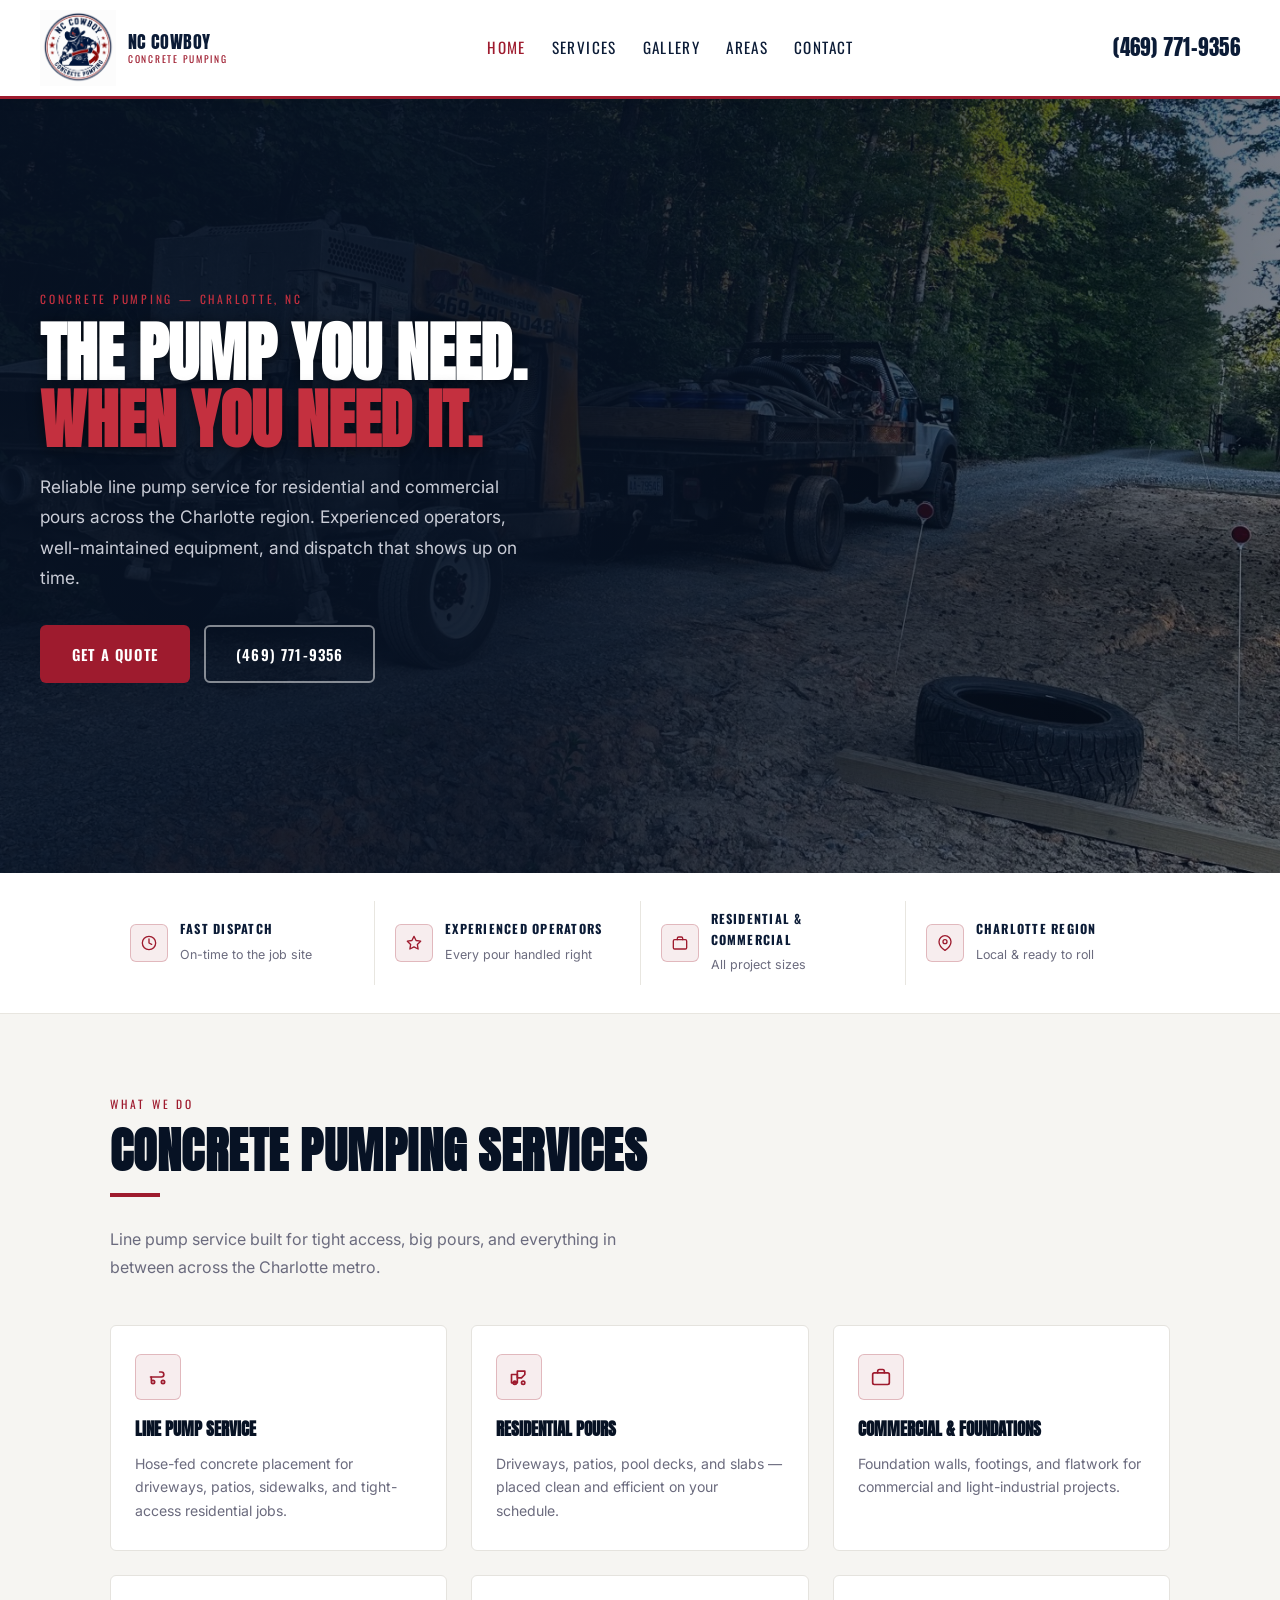
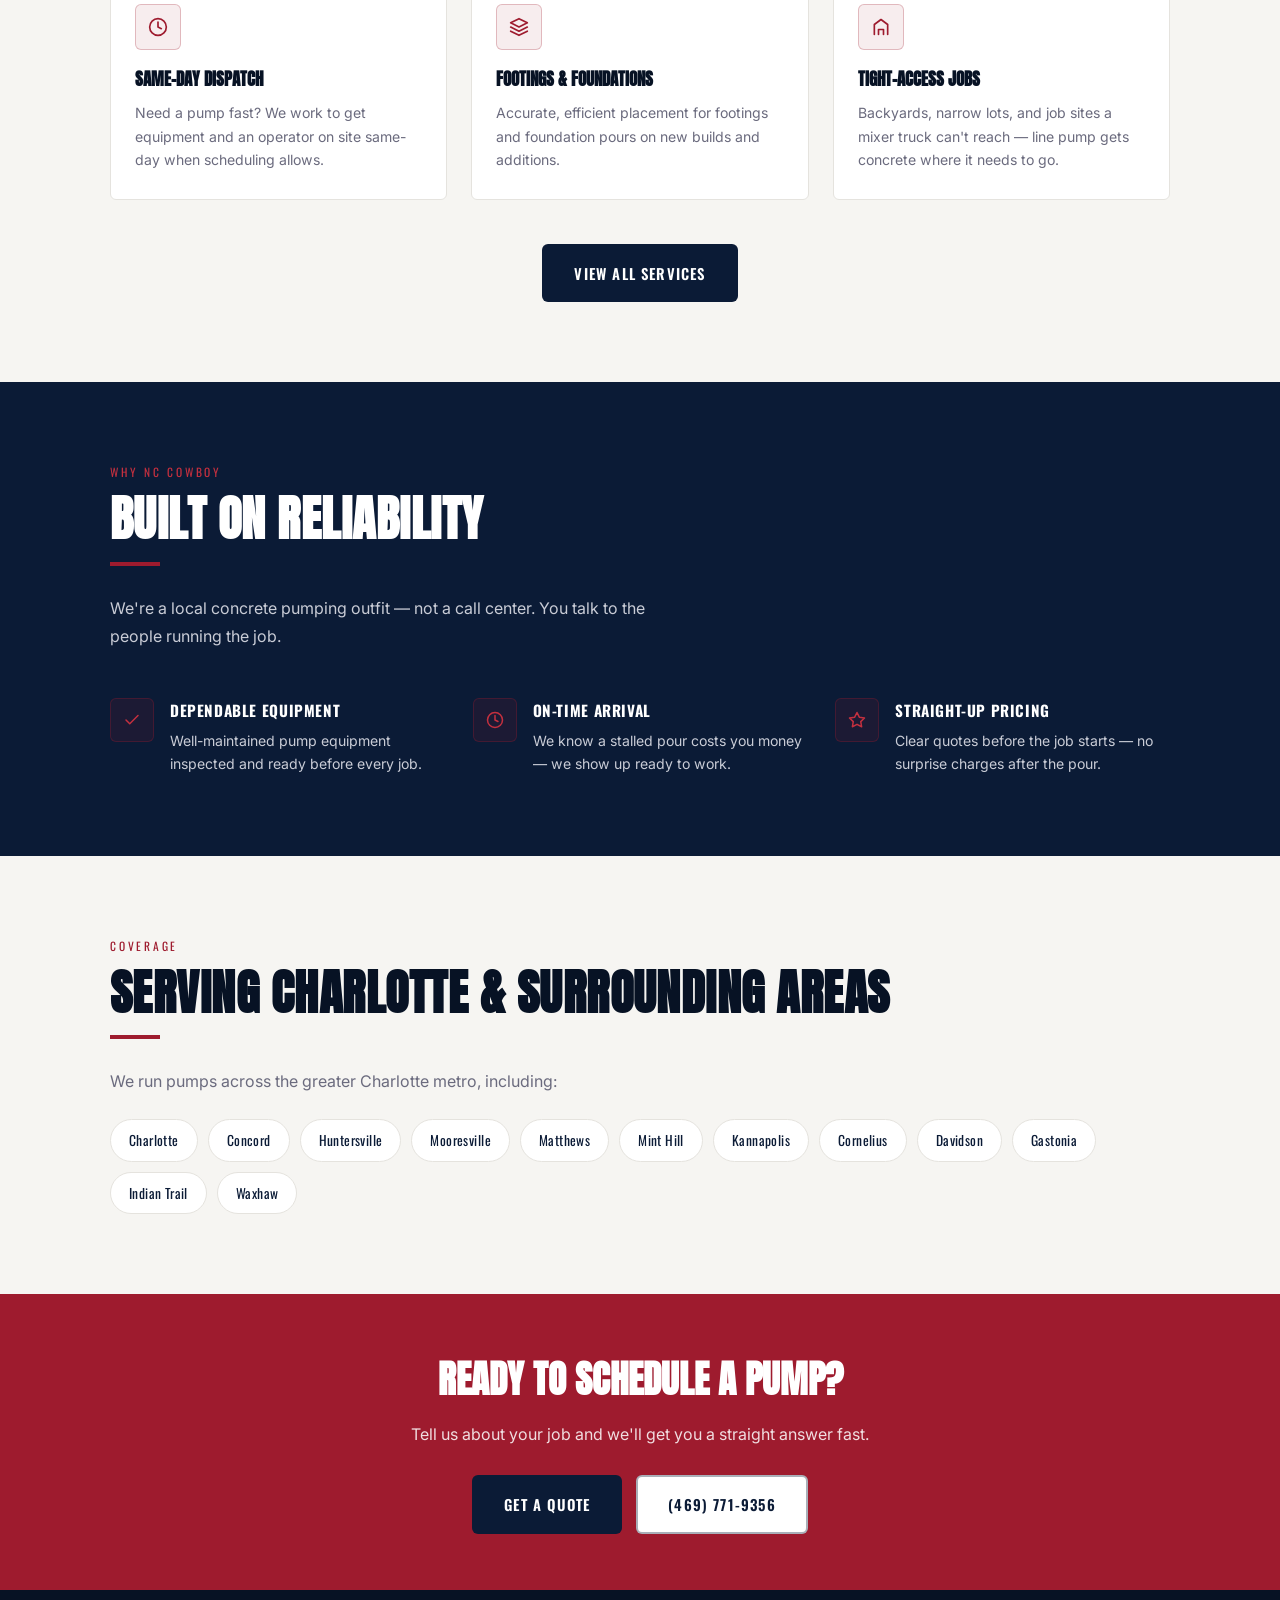
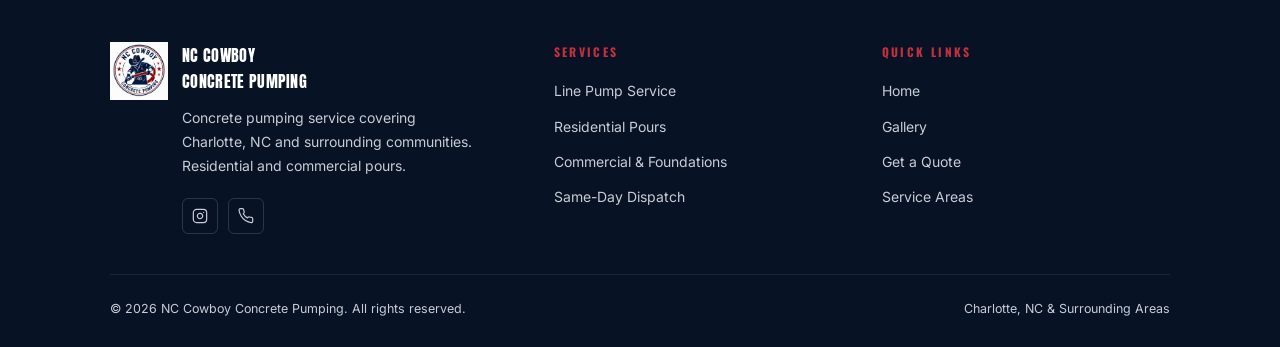
==== index.html @ a2e32658 "Initial build: NC Cowboy Concrete Pumping site Homepage, services, gallery, contact, and thank-you p" ====
<!DOCTYPE html>
<html lang="en">
<head>
  <meta charset="UTF-8" />
  <meta name="viewport" content="width=device-width, initial-scale=1.0" />
  <title>NC Cowboy Concrete Pumping | Charlotte, NC</title>
  <meta name="description" content="NC Cowboy Concrete Pumping — reliable concrete pumping service in Charlotte, NC and surrounding areas. Residential and commercial pours, same-day dispatch. Call (469) 771-9356." />

  <script type="application/ld+json">
  {
    "@context": "https://schema.org",
    "@type": "LocalBusiness",
    "name": "NC Cowboy Concrete Pumping",
    "telephone": "+14697719356",
    "address": {
      "@type": "PostalAddress",
      "addressLocality": "Charlotte",
      "addressRegion": "NC",
      "addressCountry": "US"
    },
    "sameAs": ["https://www.instagram.com/nccowboyconcrete/"]
  }
  </script>

  <link rel="preconnect" href="https://fonts.googleapis.com" />
  <link rel="preconnect" href="https://fonts.gstatic.com" crossorigin />
  <link href="https://fonts.googleapis.com/css2?family=Anton&family=Oswald:wght@500;600&family=Inter:wght@400;500;600&display=swap" rel="stylesheet" />
  <link rel="stylesheet" href="style.css" />

  <style>
    .hero {
      position: relative;
      min-height: 86vh;
      display: flex;
      align-items: center;
      overflow: hidden;
      background-image: url('pump-truck.jpg');
      background-size: cover;
      background-position: center 60%;
    }
    .hero-overlay {
      position: absolute; inset: 0;
      background: linear-gradient(to right, rgba(7,18,36,.92) 40%, rgba(7,18,36,.55) 100%);
    }
    .hero-inner { position: relative; z-index: 1; padding: 80px 40px; max-width: 1400px; margin: 0 auto; width: 100%; }
    .hero-content { max-width: 560px; }
    .hero h1 {
      font-family: var(--f-head);
      font-size: clamp(2.4rem, 5vw, 4.2rem);
      text-transform: uppercase;
      color: var(--white);
      line-height: 1.05;
      margin-bottom: 18px;
      text-shadow: 0 2px 14px rgba(0,0,0,.5);
    }
    .hero h1 span { color: var(--red-lt); }
    .hero p { font-size: 1.08rem; color: var(--gray-lt); line-height: 1.75; margin-bottom: 32px; max-width: 480px; }
    .hero-ctas { display: flex; gap: 14px; flex-wrap: wrap; }

    .services-grid { display: grid; grid-template-columns: repeat(3, 1fr); gap: 24px; margin-top: 44px; }
    .svc-tile {
      background: var(--white);
      border: 1px solid #e5e3de;
      border-radius: var(--radius);
      padding: 28px 24px;
      transition: var(--ease);
    }
    .svc-tile:hover { box-shadow: 0 14px 40px rgba(0,0,0,.1); transform: translateY(-3px); border-color: var(--red); }
    .svc-tile-icon {
      width: 46px; height: 46px;
      background: rgba(158,27,46,.08);
      border: 1px solid rgba(158,27,46,.25);
      border-radius: var(--radius);
      display: flex; align-items: center; justify-content: center;
      margin-bottom: 16px;
    }
    .svc-tile h3 { font-family: var(--f-head); font-size: 1.05rem; text-transform: uppercase; margin-bottom: 8px; }
    .svc-tile p { font-size: .88rem; color: var(--gray); line-height: 1.65; }

    .why-grid { display: grid; grid-template-columns: repeat(3, 1fr); gap: 28px; margin-top: 48px; }
    .why-item { display: flex; gap: 16px; align-items: flex-start; }
    .why-icon {
      width: 44px; height: 44px; flex-shrink: 0;
      background: rgba(158,27,46,.12);
      border: 1px solid rgba(158,27,46,.3);
      border-radius: var(--radius);
      display: flex; align-items: center; justify-content: center;
    }
    .why-item h3 { font-family: var(--f-label); font-size: .95rem; letter-spacing: .04em; text-transform: uppercase; color: var(--white); margin-bottom: 6px; }
    .why-item p { font-size: .88rem; color: var(--gray-lt); line-height: 1.65; }

    @media (max-width: 860px) {
      .services-grid { grid-template-columns: 1fr 1fr; }
      .why-grid { grid-template-columns: 1fr; }
    }
    @media (max-width: 640px) {
      .services-grid { grid-template-columns: 1fr; }
      .hero-content { max-width: 100%; }
    }
  </style>
</head>
<body>

<header class="site-header">
  <div class="header-inner">
    <a href="index.html" class="brand">
      <img src="logo.png" alt="NC Cowboy Concrete Pumping" class="brand-logo" />
      <span class="brand-text">NC Cowboy<span>Concrete Pumping</span></span>
    </a>
    <nav class="header-nav">
      <a href="index.html" class="active">Home</a>
      <a href="services.html">Services</a>
      <a href="gallery.html">Gallery</a>
      <a href="index.html#areas">Areas</a>
      <a href="contact.html">Contact</a>
    </nav>
    <a href="tel:4697719356" class="header-phone">(469) 771-9356</a>
    <button class="nav-toggle" aria-label="Toggle menu" aria-expanded="false"><span></span><span></span><span></span></button>
  </div>
</header>


<section class="hero">
  <div class="hero-overlay"></div>
  <div class="hero-inner">
    <div class="hero-content">
      <span class="eyebrow">Concrete Pumping — Charlotte, NC</span>
      <h1>The Pump You Need. <span>When You Need It.</span></h1>
      <p>Reliable line pump service for residential and commercial pours across the Charlotte region. Experienced operators, well-maintained equipment, and dispatch that shows up on time.</p>
      <div class="hero-ctas">
        <a href="contact.html" class="btn btn-red">Get a Quote</a>
        <a href="tel:4697719356" class="btn btn-ghost">(469) 771-9356</a>
      </div>
    </div>
  </div>
</section>


<div class="trust-bar">
  <div class="wrap">
    <div class="trust-bar-inner">

      <div class="trust-point">
        <div class="trust-icon">
          <svg width="16" height="16" viewBox="0 0 24 24" fill="none" stroke="var(--red)" stroke-width="2" stroke-linecap="round" stroke-linejoin="round"><circle cx="12" cy="12" r="10"/><polyline points="12 6 12 12 16 14"/></svg>
        </div>
        <div class="trust-text">
          <strong>Fast Dispatch</strong>
          <span>On-time to the job site</span>
        </div>
      </div>

      <div class="trust-point">
        <div class="trust-icon">
          <svg width="16" height="16" viewBox="0 0 24 24" fill="none" stroke="var(--red)" stroke-width="2" stroke-linecap="round" stroke-linejoin="round"><path d="M12 2l3.09 6.26L22 9.27l-5 4.87 1.18 6.88L12 17.77l-6.18 3.25L7 14.14 2 9.27l6.91-1.01L12 2z"/></svg>
        </div>
        <div class="trust-text">
          <strong>Experienced Operators</strong>
          <span>Every pour handled right</span>
        </div>
      </div>

      <div class="trust-point">
        <div class="trust-icon">
          <svg width="16" height="16" viewBox="0 0 24 24" fill="none" stroke="var(--red)" stroke-width="2" stroke-linecap="round" stroke-linejoin="round"><rect x="2" y="7" width="20" height="14" rx="2"/><path d="M16 7V5a2 2 0 0 0-2-2h-4a2 2 0 0 0-2 2v2"/></svg>
        </div>
        <div class="trust-text">
          <strong>Residential &amp; Commercial</strong>
          <span>All project sizes</span>
        </div>
      </div>

      <div class="trust-point">
        <div class="trust-icon">
          <svg width="16" height="16" viewBox="0 0 24 24" fill="none" stroke="var(--red)" stroke-width="2" stroke-linecap="round" stroke-linejoin="round"><path d="M21 10c0 7-9 13-9 13s-9-6-9-13a9 9 0 0 1 18 0z"/><circle cx="12" cy="10" r="3"/></svg>
        </div>
        <div class="trust-text">
          <strong>Charlotte Region</strong>
          <span>Local &amp; ready to roll</span>
        </div>
      </div>

    </div>
  </div>
</div>


<section class="sec sec--off" id="services">
  <div class="wrap">
    <span class="eyebrow eyebrow--dark">What We Do</span>
    <h2 class="sec-title">Concrete Pumping Services</h2>
    <div class="rule"></div>
    <p class="sec-sub">Line pump service built for tight access, big pours, and everything in between across the Charlotte metro.</p>

    <div class="services-grid">

      <div class="svc-tile">
        <div class="svc-tile-icon">
          <svg width="20" height="20" viewBox="0 0 24 24" fill="none" stroke="var(--red)" stroke-width="2" stroke-linecap="round" stroke-linejoin="round"><path d="M3 12h13a3 3 0 0 0 0-6h-2"/><circle cx="6" cy="18" r="2"/><circle cx="18" cy="18" r="2"/><path d="M4 12v4"/></svg>
        </div>
        <h3>Line Pump Service</h3>
        <p>Hose-fed concrete placement for driveways, patios, sidewalks, and tight-access residential jobs.</p>
      </div>

      <div class="svc-tile">
        <div class="svc-tile-icon">
          <svg width="20" height="20" viewBox="0 0 24 24" fill="none" stroke="var(--red)" stroke-width="2" stroke-linecap="round" stroke-linejoin="round"><rect x="3" y="9" width="7" height="10"/><path d="M10 13h5l4-4V5h-9z"/><circle cx="7" cy="19" r="2"/><circle cx="17" cy="19" r="2"/></svg>
        </div>
        <h3>Residential Pours</h3>
        <p>Driveways, patios, pool decks, and slabs — placed clean and efficient on your schedule.</p>
      </div>

      <div class="svc-tile">
        <div class="svc-tile-icon">
          <svg width="20" height="20" viewBox="0 0 24 24" fill="none" stroke="var(--red)" stroke-width="2" stroke-linecap="round" stroke-linejoin="round"><rect x="2" y="7" width="20" height="14" rx="2"/><path d="M16 7V5a2 2 0 0 0-2-2h-4a2 2 0 0 0-2 2v2"/></svg>
        </div>
        <h3>Commercial &amp; Foundations</h3>
        <p>Foundation walls, footings, and flatwork for commercial and light-industrial projects.</p>
      </div>

      <div class="svc-tile">
        <div class="svc-tile-icon">
          <svg width="20" height="20" viewBox="0 0 24 24" fill="none" stroke="var(--red)" stroke-width="2" stroke-linecap="round" stroke-linejoin="round"><circle cx="12" cy="12" r="10"/><polyline points="12 6 12 12 16 14"/></svg>
        </div>
        <h3>Same-Day Dispatch</h3>
        <p>Need a pump fast? We work to get equipment and an operator on site same-day when scheduling allows.</p>
      </div>

      <div class="svc-tile">
        <div class="svc-tile-icon">
          <svg width="20" height="20" viewBox="0 0 24 24" fill="none" stroke="var(--red)" stroke-width="2" stroke-linecap="round" stroke-linejoin="round"><path d="M12 2 2 7l10 5 10-5-10-5z"/><path d="M2 17l10 5 10-5"/><path d="M2 12l10 5 10-5"/></svg>
        </div>
        <h3>Footings &amp; Foundations</h3>
        <p>Accurate, efficient placement for footings and foundation pours on new builds and additions.</p>
      </div>

      <div class="svc-tile">
        <div class="svc-tile-icon">
          <svg width="20" height="20" viewBox="0 0 24 24" fill="none" stroke="var(--red)" stroke-width="2" stroke-linecap="round" stroke-linejoin="round"><path d="M4 21V9l8-6 8 6v12"/><path d="M9 21v-6h6v6"/></svg>
        </div>
        <h3>Tight-Access Jobs</h3>
        <p>Backyards, narrow lots, and job sites a mixer truck can't reach — line pump gets concrete where it needs to go.</p>
      </div>

    </div>

    <div style="text-align:center;margin-top:44px;">
      <a href="services.html" class="btn btn-navy">View All Services</a>
    </div>
  </div>
</section>


<section class="sec sec--navy">
  <div class="wrap">
    <span class="eyebrow">Why NC Cowboy</span>
    <h2 class="sec-title" style="color:var(--white);">Built On Reliability</h2>
    <div class="rule"></div>
    <p class="sec-sub sec-sub--lt">We're a local concrete pumping outfit — not a call center. You talk to the people running the job.</p>

    <div class="why-grid">
      <div class="why-item">
        <div class="why-icon">
          <svg width="18" height="18" viewBox="0 0 24 24" fill="none" stroke="var(--red-lt)" stroke-width="2" stroke-linecap="round" stroke-linejoin="round"><polyline points="20 6 9 17 4 12"/></svg>
        </div>
        <div>
          <h3>Dependable Equipment</h3>
          <p>Well-maintained pump equipment inspected and ready before every job.</p>
        </div>
      </div>
      <div class="why-item">
        <div class="why-icon">
          <svg width="18" height="18" viewBox="0 0 24 24" fill="none" stroke="var(--red-lt)" stroke-width="2" stroke-linecap="round" stroke-linejoin="round"><circle cx="12" cy="12" r="10"/><polyline points="12 6 12 12 16 14"/></svg>
        </div>
        <div>
          <h3>On-Time Arrival</h3>
          <p>We know a stalled pour costs you money — we show up ready to work.</p>
        </div>
      </div>
      <div class="why-item">
        <div class="why-icon">
          <svg width="18" height="18" viewBox="0 0 24 24" fill="none" stroke="var(--red-lt)" stroke-width="2" stroke-linecap="round" stroke-linejoin="round"><path d="M12 2l3.09 6.26L22 9.27l-5 4.87 1.18 6.88L12 17.77l-6.18 3.25L7 14.14 2 9.27l6.91-1.01L12 2z"/></svg>
        </div>
        <div>
          <h3>Straight-Up Pricing</h3>
          <p>Clear quotes before the job starts — no surprise charges after the pour.</p>
        </div>
      </div>
    </div>
  </div>
</section>


<section class="sec sec--off" id="areas">
  <div class="wrap">
    <span class="eyebrow eyebrow--dark">Coverage</span>
    <h2 class="sec-title">Serving Charlotte &amp; Surrounding Areas</h2>
    <div class="rule"></div>
    <p class="sec-sub">We run pumps across the greater Charlotte metro, including:</p>
    <div class="area-chips">
      <span class="chip">Charlotte</span>
      <span class="chip">Concord</span>
      <span class="chip">Huntersville</span>
      <span class="chip">Mooresville</span>
      <span class="chip">Matthews</span>
      <span class="chip">Mint Hill</span>
      <span class="chip">Kannapolis</span>
      <span class="chip">Cornelius</span>
      <span class="chip">Davidson</span>
      <span class="chip">Gastonia</span>
      <span class="chip">Indian Trail</span>
      <span class="chip">Waxhaw</span>
    </div>
  </div>
</section>


<section class="cta-band">
  <div class="wrap">
    <h2>Ready to Schedule a Pump?</h2>
    <p>Tell us about your job and we'll get you a straight answer fast.</p>
    <div style="display:flex;gap:14px;justify-content:center;flex-wrap:wrap;">
      <a href="contact.html" class="btn btn-navy">Get a Quote</a>
      <a href="tel:4697719356" class="btn btn-outline-navy" style="background:var(--white);">(469) 771-9356</a>
    </div>
  </div>
</section>


<footer class="site-footer">
  <div class="wrap">
    <div class="footer-inner">
      <div class="footer-brand">
        <img src="logo.png" alt="NC Cowboy Concrete Pumping" />
        <div>
          <div class="footer-brand-text">NC Cowboy<br>Concrete Pumping</div>
          <p>Concrete pumping service covering Charlotte, NC and surrounding communities. Residential and commercial pours.</p>
          <div class="footer-social">
            <a href="https://www.instagram.com/nccowboyconcrete/" target="_blank" title="Instagram">
              <svg width="16" height="16" viewBox="0 0 24 24" fill="none" stroke="currentColor" stroke-width="1.8" stroke-linecap="round" stroke-linejoin="round"><rect x="2" y="2" width="20" height="20" rx="5" ry="5"/><path d="M16 11.37A4 4 0 1 1 12.63 8 4 4 0 0 1 16 11.37z"/><line x1="17.5" y1="6.5" x2="17.51" y2="6.5"/></svg>
            </a>
            <a href="tel:4697719356" title="Call Us">
              <svg width="16" height="16" viewBox="0 0 24 24" fill="none" stroke="currentColor" stroke-width="1.8" stroke-linecap="round" stroke-linejoin="round"><path d="M22 16.92v3a2 2 0 0 1-2.18 2 19.79 19.79 0 0 1-8.63-3.07A19.5 19.5 0 0 1 4.69 12 19.79 19.79 0 0 1 1.6 3.37 2 2 0 0 1 3.55 1h3a2 2 0 0 1 2 1.72c.127.96.361 1.903.7 2.81a2 2 0 0 1-.45 2.11L7.91 8.54a16 16 0 0 0 6.29 6.29l.91-.9a2 2 0 0 1 2.11-.45c.907.339 1.85.573 2.81.7A2 2 0 0 1 22 16.92z"/></svg>
            </a>
          </div>
        </div>
      </div>
      <div class="footer-col">
        <h4>Services</h4>
        <ul>
          <li><a href="services.html#line-pump">Line Pump Service</a></li>
          <li><a href="services.html#residential">Residential Pours</a></li>
          <li><a href="services.html#commercial">Commercial &amp; Foundations</a></li>
          <li><a href="services.html#dispatch">Same-Day Dispatch</a></li>
        </ul>
      </div>
      <div class="footer-col">
        <h4>Quick Links</h4>
        <ul>
          <li><a href="index.html">Home</a></li>
          <li><a href="gallery.html">Gallery</a></li>
          <li><a href="contact.html">Get a Quote</a></li>
          <li><a href="index.html#areas">Service Areas</a></li>
        </ul>
      </div>
    </div>
    <div class="footer-bottom">
      <span>&copy; 2026 NC Cowboy Concrete Pumping. All rights reserved.</span>
      <span>Charlotte, NC &amp; Surrounding Areas</span>
    </div>
  </div>
</footer>

<a href="tel:4697719356" class="btn btn-red float-call">Call for a Quote</a>

<script src="script.js"></script>
</body>
</html>
---- style.css ----
/* ── Tokens ── */
:root {
  --navy:    #0B1B36;
  --navy-dk: #071224;
  --navy-lt: #16294F;
  --red:     #9E1B2E;
  --red-lt:  #C4303F;
  --gray:    #6b6b7e;
  --gray-lt: #c9ccd6;
  --off:     #f6f5f2;
  --white:   #ffffff;
  --radius:  6px;
  --ease:    all .25s ease;

  --f-head:  'Anton', 'Oswald', 'Arial Narrow', sans-serif;
  --f-sans:  'Inter', system-ui, sans-serif;
  --f-label: 'Oswald', 'Arial Narrow', sans-serif;
}

/* ── Reset ── */
*, *::before, *::after { box-sizing: border-box; margin: 0; padding: 0; }
html { scroll-behavior: smooth; }
body { font-family: var(--f-sans); color: var(--navy-dk); background: var(--white); line-height: 1.65; overflow-x: hidden; }
img { max-width: 100%; display: block; }
a { color: inherit; text-decoration: none; }

/* ── Shared ── */
.wrap { max-width: 1100px; margin: 0 auto; padding: 0 20px; }
.sec  { padding: 80px 0; }
.sec--navy { background: var(--navy); color: var(--white); }
.sec--dark { background: var(--navy-dk); color: var(--white); }
.sec--off  { background: var(--off); }

.eyebrow {
  display: block;
  font-family: var(--f-label);
  font-size: .72rem;
  letter-spacing: .24em;
  text-transform: uppercase;
  color: var(--red-lt);
  margin-bottom: 12px;
}
.eyebrow--dark { color: var(--red); }

.sec-title {
  font-family: var(--f-head);
  font-size: clamp(2rem, 4.4vw, 3rem);
  line-height: 1.1;
  letter-spacing: .01em;
  text-transform: uppercase;
  margin-bottom: 16px;
}
.sec-sub {
  font-size: 1rem;
  color: var(--gray);
  max-width: 560px;
  line-height: 1.75;
}
.sec-sub--lt { color: var(--gray-lt); }

.rule {
  width: 50px; height: 4px;
  background: var(--red);
  margin-bottom: 28px;
}

.btn {
  display: inline-flex;
  align-items: center;
  gap: 8px;
  padding: 15px 30px;
  border-radius: var(--radius);
  font-family: var(--f-label);
  font-size: .92rem;
  letter-spacing: .08em;
  text-transform: uppercase;
  font-weight: 600;
  border: 2px solid transparent;
  cursor: pointer;
  transition: var(--ease);
}
.btn-red   { background: var(--red); color: var(--white); }
.btn-red:hover { background: var(--red-lt); transform: translateY(-1px); }
.btn-navy  { background: var(--navy); color: var(--white); }
.btn-navy:hover { background: var(--navy-dk); }
.btn-ghost { background: transparent; color: var(--white); border-color: rgba(255,255,255,.5); }
.btn-ghost:hover { background: var(--white); color: var(--navy); }
.btn-outline-navy { background: transparent; color: var(--navy); border: 2px solid rgba(11,27,54,.35); }
.btn-outline-navy:hover { background: var(--navy); color: var(--white); }
.red { color: var(--red); }

/* ── Header ── */
.site-header {
  position: sticky; top: 0; z-index: 900;
  background: var(--white);
  border-bottom: 3px solid var(--red);
  box-shadow: 0 2px 12px rgba(0,0,0,.08);
}
.header-inner {
  display: flex;
  align-items: center;
  justify-content: space-between;
  padding: 10px 40px;
  max-width: 1400px;
  margin: 0 auto;
  width: 100%;
  gap: 16px;
}
.brand { display: flex; align-items: center; }
.brand-logo { width: 76px; height: auto; display: block; }
.brand-text {
  font-family: var(--f-head);
  font-size: 1.15rem;
  letter-spacing: .02em;
  text-transform: uppercase;
  color: var(--navy);
  margin-left: 12px;
  line-height: 1.15;
}
.brand-text span { display: block; font-family: var(--f-label); font-size: .6rem; letter-spacing: .18em; color: var(--red); margin-top: 2px; }
.header-phone {
  font-family: var(--f-head);
  font-size: 1.3rem;
  color: var(--navy);
  letter-spacing: .02em;
  white-space: nowrap;
  transition: var(--ease);
}
.header-phone:hover { color: var(--red); }
.header-nav { display: flex; align-items: center; gap: 26px; }
.header-nav a {
  font-family: var(--f-label);
  font-size: .95rem;
  letter-spacing: .09em;
  text-transform: uppercase;
  color: var(--navy);
  transition: var(--ease);
}
.header-nav a:hover,
.header-nav a.active { color: var(--red); }

/* Mobile nav toggle */
.nav-toggle {
  display: none;
  flex-direction: column;
  justify-content: center;
  gap: 5px;
  width: 34px; height: 34px;
  background: none;
  border: none;
  cursor: pointer;
  padding: 0;
  flex-shrink: 0;
}
.nav-toggle span { display: block; width: 100%; height: 3px; background: var(--navy); transition: var(--ease); }
.site-header.nav-open .nav-toggle span:nth-child(1) { transform: translateY(8px) rotate(45deg); }
.site-header.nav-open .nav-toggle span:nth-child(2) { opacity: 0; }
.site-header.nav-open .nav-toggle span:nth-child(3) { transform: translateY(-8px) rotate(-45deg); }

@media (max-width: 900px) {
  .header-nav { display: none; }
  .nav-toggle { display: flex; }
  .header-nav {
    display: flex;
    flex-direction: column;
    align-items: stretch;
    gap: 0;
    position: absolute;
    top: 100%;
    left: 0;
    right: 0;
    background: var(--white);
    border-bottom: 3px solid var(--red);
    box-shadow: 0 8px 20px rgba(0,0,0,.12);
    max-height: 0;
    overflow: hidden;
    transition: max-height .3s ease;
  }
  .site-header.nav-open .header-nav { max-height: 400px; }
  .header-nav a { padding: 16px 24px; border-top: 1px solid rgba(0,0,0,.06); }
}

/* ── Page Hero (sub-pages) ── */
.page-hero {
  background: var(--navy);
  padding: 72px 0 64px;
  position: relative;
  overflow: hidden;
}
.page-hero::before {
  content: '';
  position: absolute; inset: 0;
  background: repeating-linear-gradient(45deg, rgba(158,27,46,.06) 0, rgba(158,27,46,.06) 1px, transparent 1px, transparent 44px);
}
.page-hero-stripe {
  position: absolute;
  top: 0; left: 0;
  width: 5px; height: 100%;
  background: linear-gradient(to bottom, var(--red), transparent);
}
.page-hero-content { position: relative; z-index: 1; }
.page-hero h1 {
  font-family: var(--f-head);
  font-size: clamp(2.1rem, 5vw, 3.4rem);
  text-transform: uppercase;
  color: var(--white);
  line-height: 1.08;
  margin-bottom: 16px;
}
.page-hero p {
  font-size: 1.05rem;
  color: var(--gray-lt);
  max-width: 520px;
  line-height: 1.75;
}

/* ── Footer ── */
.site-footer {
  background: var(--navy-dk);
  padding: 52px 0 28px;
}
.footer-inner {
  display: grid;
  grid-template-columns: 1.4fr 1fr 1fr;
  gap: 40px;
  padding-bottom: 40px;
  border-bottom: 1px solid rgba(255,255,255,.08);
}
.footer-brand { display: flex; gap: 14px; align-items: flex-start; }
.footer-brand img { width: 58px; height: auto; }
.footer-brand-text { font-family: var(--f-head); font-size: 1rem; letter-spacing: .02em; text-transform: uppercase; color: var(--white); }
.footer-brand p {
  font-size: .875rem;
  color: var(--gray-lt);
  line-height: 1.7;
  margin: 12px 0 20px;
  max-width: 300px;
}
.footer-social { display: flex; gap: 10px; }
.footer-social a {
  width: 36px; height: 36px;
  border-radius: var(--radius);
  border: 1px solid rgba(255,255,255,.15);
  display: flex; align-items: center; justify-content: center;
  font-size: .9rem; color: var(--gray-lt);
  transition: var(--ease);
}
.footer-social a:hover { background: var(--red); color: var(--white); border-color: var(--red); }
.footer-col h4 {
  font-family: var(--f-label);
  font-size: .74rem;
  letter-spacing: .2em;
  text-transform: uppercase;
  color: var(--red-lt);
  margin-bottom: 16px;
}
.footer-col ul { display: flex; flex-direction: column; gap: 9px; }
.footer-col ul li a { font-size: .875rem; color: var(--gray-lt); transition: var(--ease); }
.footer-col ul li a:hover { color: var(--red-lt); }
.footer-bottom {
  padding-top: 24px;
  display: flex;
  justify-content: space-between;
  align-items: center;
  flex-wrap: wrap;
  gap: 12px;
  font-size: .78rem;
  color: var(--gray-lt);
}

/* ── Floating call button — mobile only ── */
.float-call {
  display: none;
  position: fixed;
  bottom: 20px;
  left: 50%;
  transform: translateX(-50%);
  z-index: 800;
  white-space: nowrap;
  box-shadow: 0 6px 28px rgba(158,27,46,.5);
  border-radius: 100px;
  padding: 15px 32px;
}

/* ── Trust bar ── */
.trust-bar { background: var(--white); border-bottom: 1px solid #e8e6e0; padding: 28px 0; }
.trust-bar-inner { display: flex; gap: 0; justify-content: space-between; flex-wrap: wrap; }
.trust-point { display: flex; align-items: center; gap: 12px; padding: 8px 20px; flex: 1; min-width: 180px; }
.trust-point + .trust-point { border-left: 1px solid #e8e6e0; }
.trust-icon {
  width: 38px; height: 38px;
  background: rgba(158,27,46,.08);
  border: 1px solid rgba(158,27,46,.25);
  border-radius: var(--radius);
  display: flex; align-items: center; justify-content: center;
  flex-shrink: 0;
}
.trust-text strong { display: block; font-family: var(--f-label); font-size: .78rem; letter-spacing: .1em; text-transform: uppercase; color: var(--navy); }
.trust-text span { font-size: .78rem; color: var(--gray); }

/* ── Cards / detail split (reused pattern) ── */
.detail-split { display: grid; grid-template-columns: 1fr 1fr; gap: 48px; align-items: center; }
.detail-media { border-radius: var(--radius); overflow: hidden; border: 1px solid #e5e3de; aspect-ratio: 4/3; position: relative; }
.detail-media img { width: 100%; height: 100%; object-fit: cover; display: block; }
.detail-ph { width: 100%; height: 100%; background: linear-gradient(135deg, #14274d 0%, #071224 100%); display: flex; align-items: center; justify-content: center; }
.detail-ph span { font-family: var(--f-label); font-size: .7rem; letter-spacing: .18em; text-transform: uppercase; color: var(--red-lt); }
.detail-media-example {
  position: absolute; top: 12px; right: 12px;
  background: rgba(0,0,0,.6); color: var(--red-lt);
  font-family: var(--f-label); font-size: .62rem; letter-spacing: .1em; text-transform: uppercase;
  padding: 5px 10px; border-radius: 4px; border: 1px solid rgba(158,27,46,.4);
}
.detail-copy h2 { font-family: var(--f-head); font-size: clamp(1.5rem, 3vw, 2.1rem); text-transform: uppercase; margin-bottom: 14px; }
.detail-copy p { color: var(--gray); font-size: 1rem; line-height: 1.8; margin-bottom: 16px; }
.feature-list { list-style: none; display: flex; flex-direction: column; gap: 10px; margin: 20px 0 28px; }
.feature-list li { display: flex; align-items: flex-start; gap: 10px; font-size: .95rem; color: var(--gray); }
.feature-list li::before { content: ''; width: 7px; height: 7px; background: var(--red); flex-shrink: 0; margin-top: 8px; }

/* ── Service cards grid ── */
.svc-grid { display: grid; grid-template-columns: repeat(3, 1fr); gap: 24px; margin-top: 44px; }
.svc-card {
  background: var(--white);
  border: 1px solid #e5e3de;
  border-radius: var(--radius);
  overflow: hidden;
  transition: var(--ease);
  display: flex;
  flex-direction: column;
}
.svc-card:hover { box-shadow: 0 14px 40px rgba(0,0,0,.12); transform: translateY(-3px); }
.svc-card-img { width: 100%; aspect-ratio: 16/10; overflow: hidden; position: relative; background: var(--navy-dk); }
.svc-card-img img { width: 100%; height: 100%; object-fit: cover; display: block; transition: transform .4s ease; }
.svc-card:hover .svc-card-img img { transform: scale(1.05); }
.svc-card-body { padding: 22px 24px 26px; flex: 1; display: flex; flex-direction: column; }
.svc-card-body h3 { font-family: var(--f-head); font-size: 1.15rem; text-transform: uppercase; margin-bottom: 8px; }
.svc-card-body p { font-size: .9rem; color: var(--gray); line-height: 1.7; }

/* ── Area chips ── */
.area-chips { display: flex; flex-wrap: wrap; gap: 10px; margin-top: 24px; }
.chip { padding: 9px 18px; border-radius: 100px; border: 1px solid #e5e3de; background: var(--white); font-size: .85rem; color: var(--navy); font-family: var(--f-label); letter-spacing: .03em; }

/* ── FAQ ── */
.faq-list { display: flex; flex-direction: column; gap: 2px; margin-top: 8px; }
.faq-list details { border-bottom: 1px solid #e5e3de; padding: 18px 0; }
.faq-list summary {
  font-family: var(--f-label); font-size: .95rem; letter-spacing: .02em; color: var(--navy);
  cursor: pointer; list-style: none; display: flex; justify-content: space-between; align-items: center; gap: 16px;
}
.faq-list summary::-webkit-details-marker { display: none; }
.faq-list summary::after { content: '+'; font-size: 1.3rem; color: var(--red); flex-shrink: 0; transition: var(--ease); }
.faq-list details[open] summary::after { content: '\2212'; }
.faq-list details p { color: var(--gray); font-size: .92rem; line-height: 1.75; margin-top: 12px; }

/* ── CTA band ── */
.cta-band { background: var(--red); padding: 56px 0; text-align: center; }
.cta-band h2 { font-family: var(--f-head); font-size: clamp(1.7rem, 3.5vw, 2.3rem); text-transform: uppercase; color: var(--white); margin-bottom: 10px; }
.cta-band p { color: rgba(255,255,255,.85); margin-bottom: 28px; font-size: 1rem; }

@media (max-width: 860px) {
  .detail-split { grid-template-columns: 1fr; }
  .svc-grid { grid-template-columns: 1fr 1fr; }
}
@media (max-width: 640px) {
  .sec { padding: 56px 0; }
  .svc-grid { grid-template-columns: 1fr; }
  .footer-inner { grid-template-columns: 1fr; }
  .footer-bottom { flex-direction: column; text-align: center; }
  .float-call { display: inline-flex; align-items: center; gap: 8px; }
  .brand-text { display: none; }
}
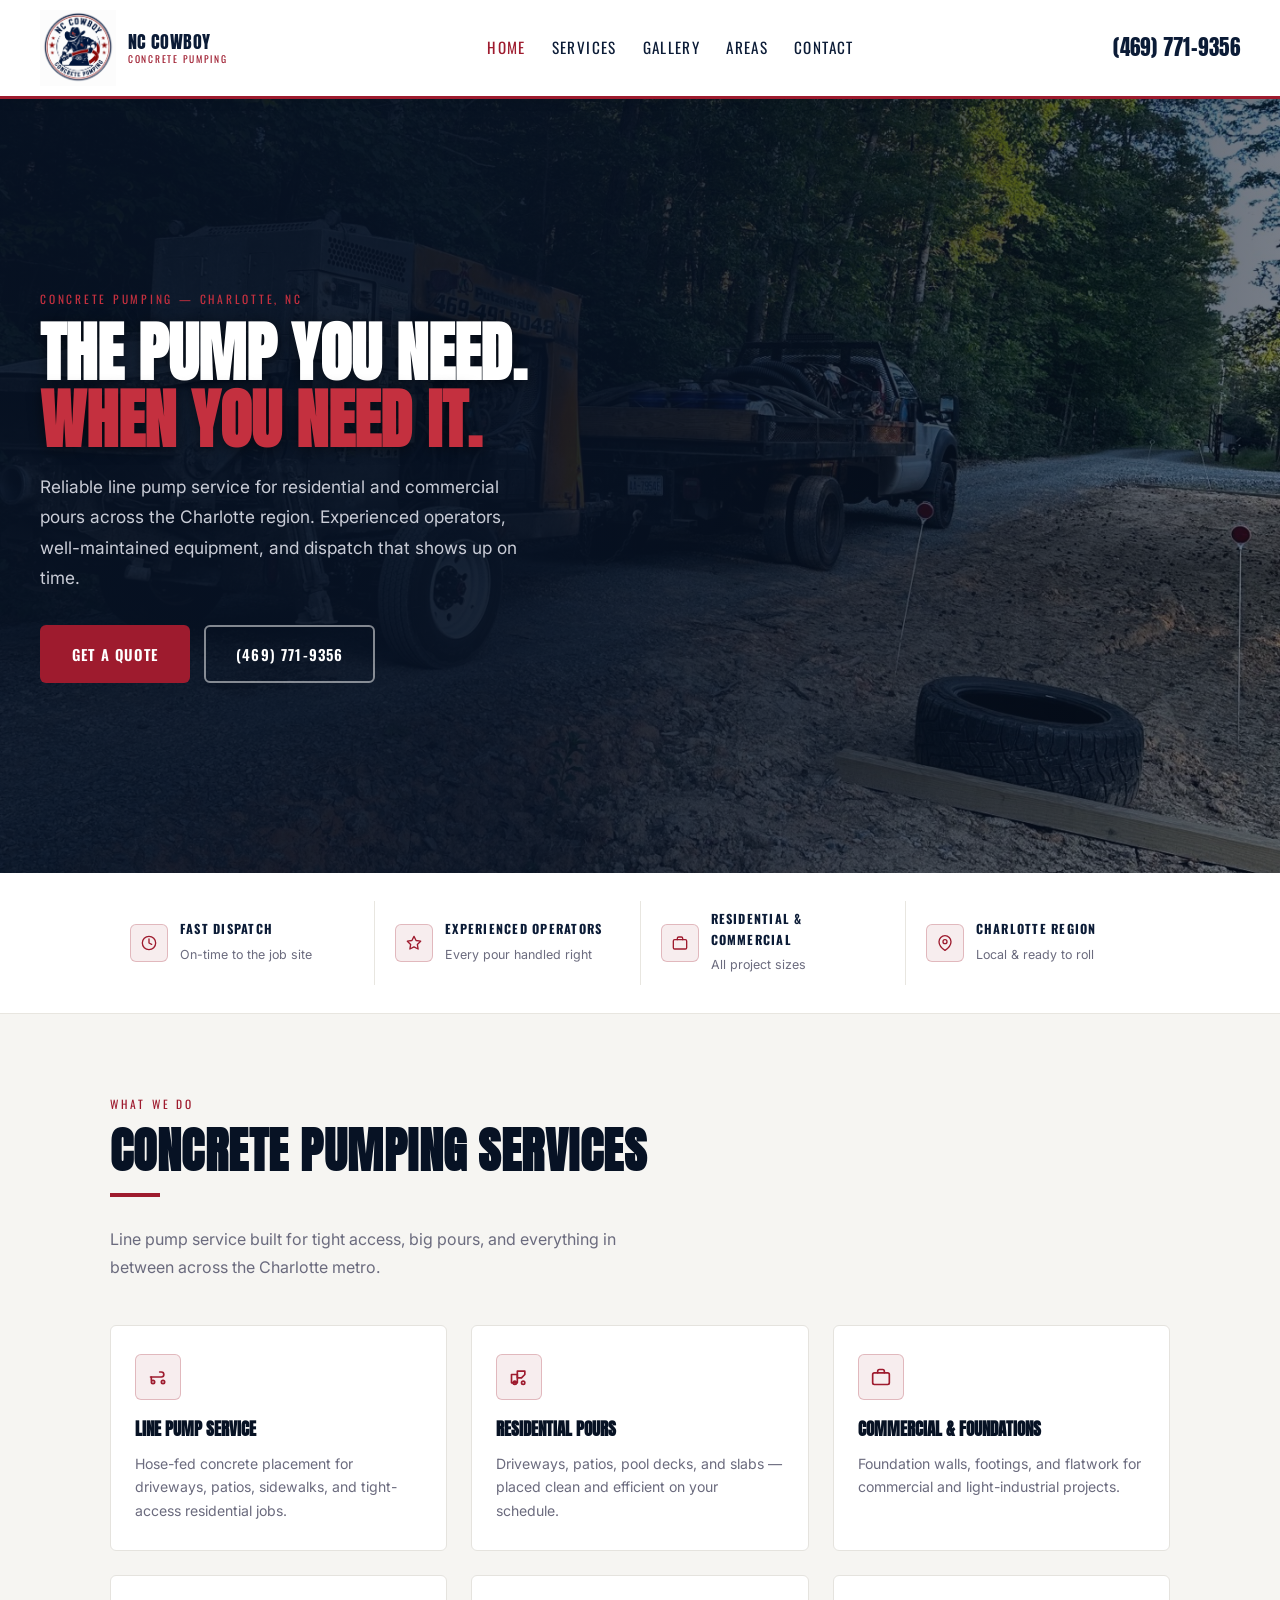
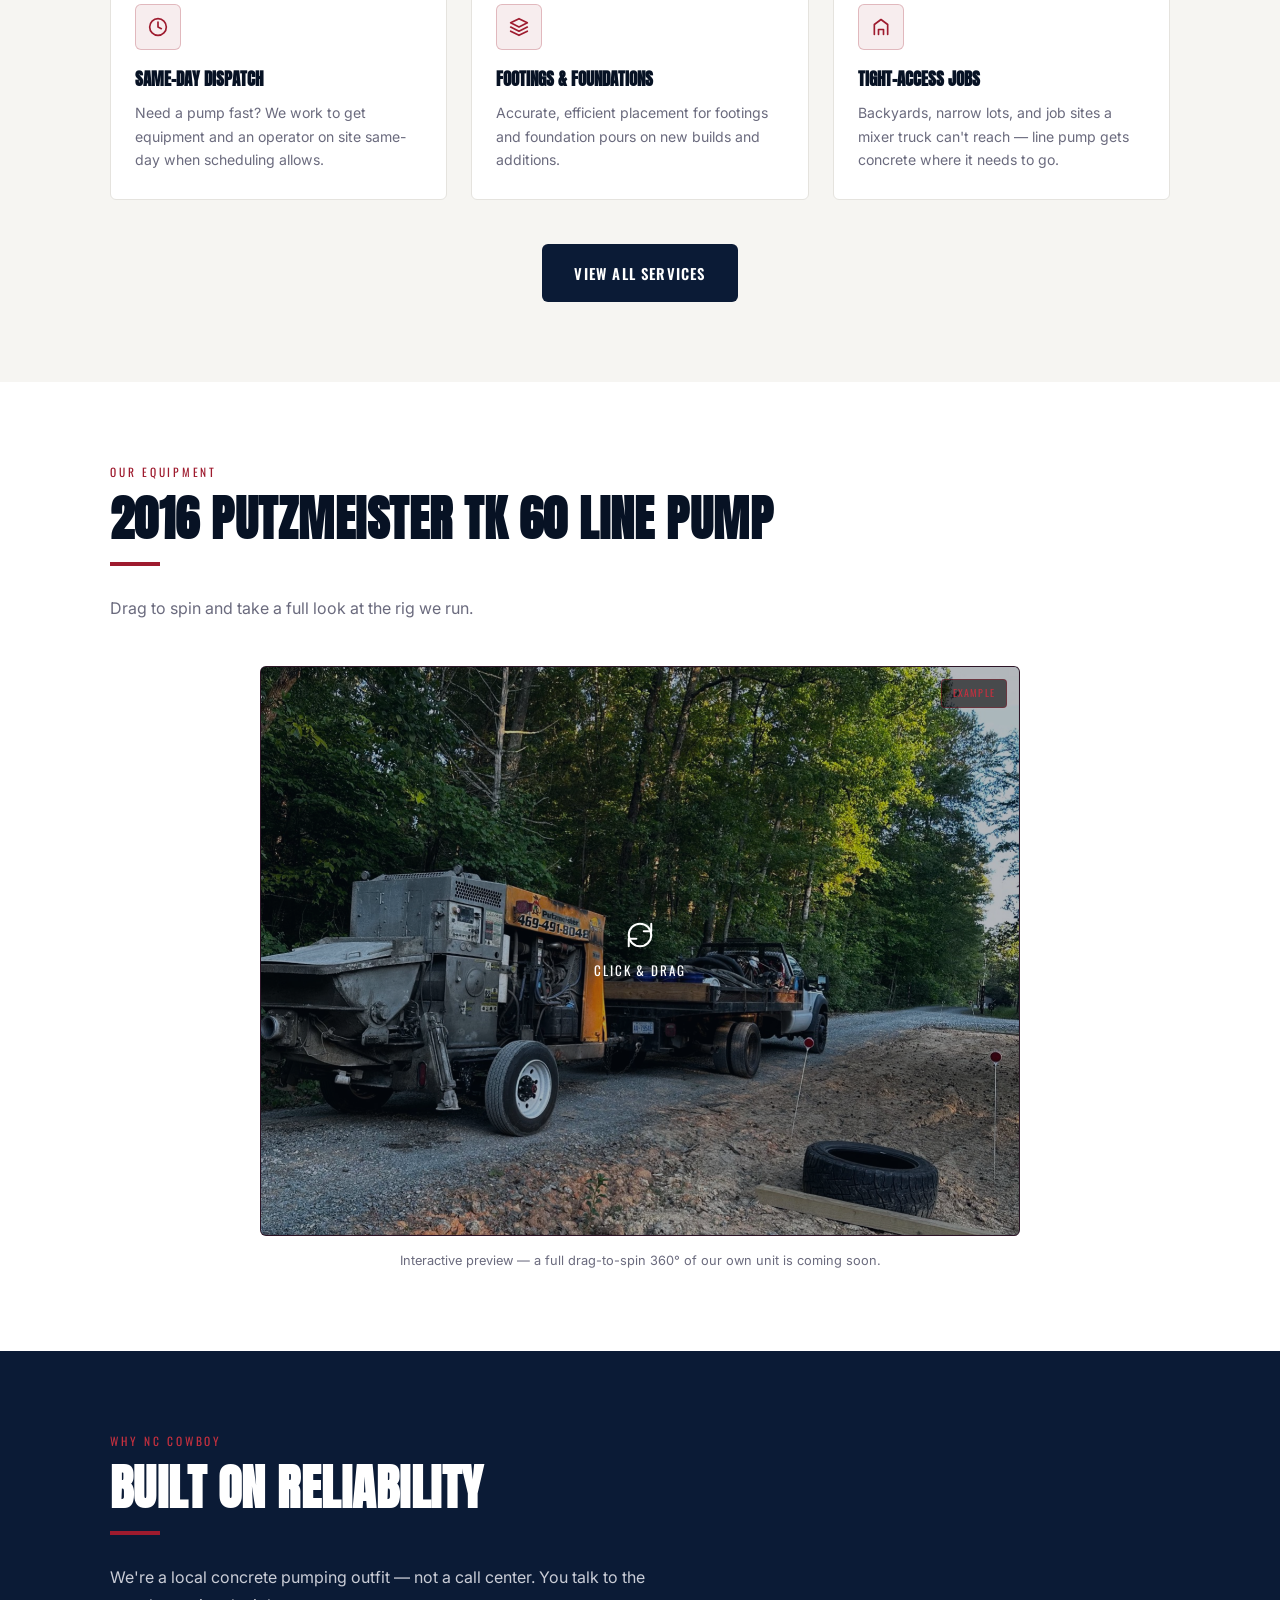
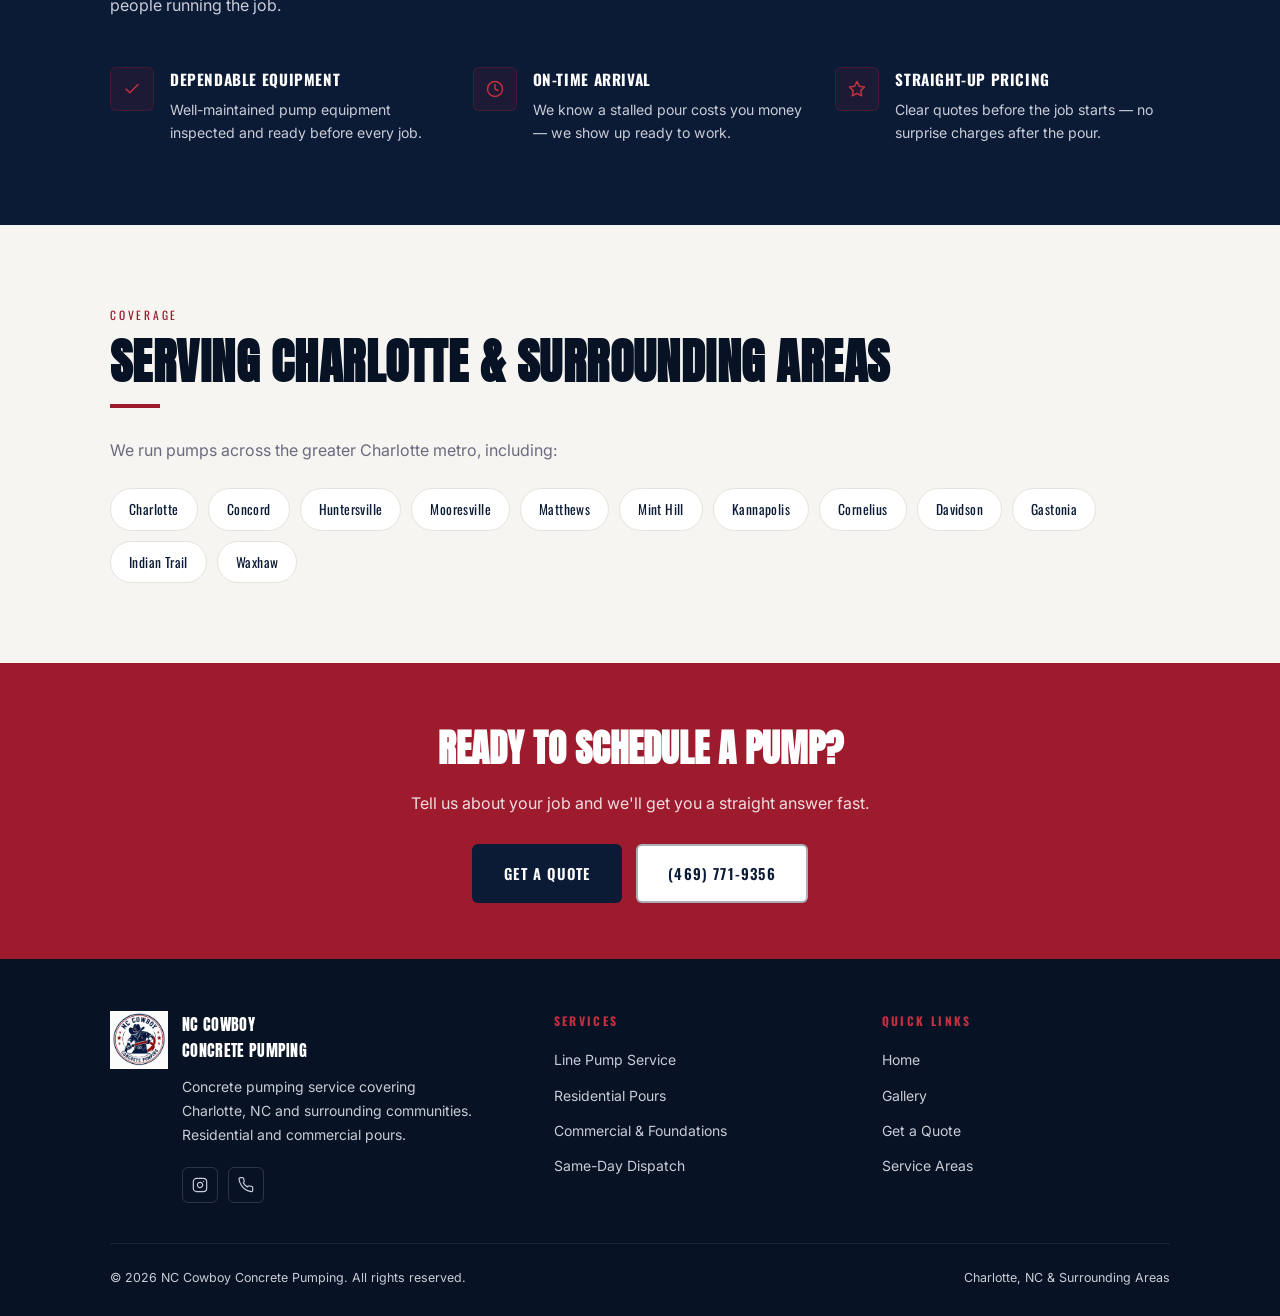
==== commit 0cbfde30: "Add interactive equipment viewer (drag-to-tilt placeholder for 360 spin) Adds an 'Our Equipment' sec" ====
--- a/index.html
+++ b/index.html
@@ -97,6 +97,38 @@
       .services-grid { grid-template-columns: 1fr; }
       .hero-content { max-width: 100%; }
     }
+
+    /* ── 360 spin viewer ── */
+    .spin-viewer {
+      position: relative;
+      max-width: 760px;
+      margin: 44px auto 0;
+      background: var(--navy-dk);
+      border-radius: var(--radius);
+      overflow: hidden;
+      border: 1px solid rgba(158,27,46,.25);
+      aspect-ratio: 4/3;
+      cursor: grab;
+      user-select: none;
+      touch-action: pan-y;
+      perspective: 1400px;
+    }
+    .spin-viewer:active { cursor: grabbing; }
+    .spin-img { width: 100%; height: 100%; object-fit: cover; display: block; pointer-events: none; transform-origin: center; will-change: transform; }
+    .spin-badge {
+      position: absolute; top: 12px; right: 12px; z-index: 3;
+      background: rgba(0,0,0,.6); color: var(--red-lt);
+      font-family: var(--f-label); font-size: .62rem; letter-spacing: .12em; text-transform: uppercase;
+      padding: 5px 11px; border-radius: 4px; border: 1px solid rgba(158,27,46,.4);
+    }
+    .spin-hint {
+      position: absolute; inset: 0; z-index: 2;
+      display: flex; flex-direction: column; align-items: center; justify-content: center; gap: 10px;
+      color: #fff; font-family: var(--f-label); letter-spacing: .14em; text-transform: uppercase; font-size: .82rem;
+      background: rgba(7,18,36,.3); transition: opacity .35s ease; pointer-events: none;
+    }
+    .spin-viewer.spun .spin-hint { opacity: 0; }
+    .spin-note { font-size: .8rem; color: var(--gray); margin-top: 14px; text-align: center; }
   </style>
 </head>
 <body>
@@ -247,6 +279,26 @@
     <div style="text-align:center;margin-top:44px;">
       <a href="services.html" class="btn btn-navy">View All Services</a>
     </div>
+  </div>
+</section>
+
+
+<section class="sec" id="equipment">
+  <div class="wrap">
+    <span class="eyebrow eyebrow--dark">Our Equipment</span>
+    <h2 class="sec-title">2016 Putzmeister TK 60 Line Pump</h2>
+    <div class="rule"></div>
+    <p class="sec-sub">Drag to spin and take a full look at the rig we run.</p>
+
+    <div class="spin-viewer" id="pumpSpin" data-mode="tilt">
+      <span class="spin-badge">Example</span>
+      <div class="spin-hint">
+        <svg width="30" height="30" viewBox="0 0 24 24" fill="none" stroke="#fff" stroke-width="1.6" stroke-linecap="round" stroke-linejoin="round"><path d="M3 12a9 9 0 0 1 9-9 9 9 0 0 1 9 9"/><polyline points="21 3 21 9 15 9"/><path d="M21 12a9 9 0 0 1-9 9 9 9 0 0 1-9-9"/><polyline points="3 21 3 15 9 15"/></svg>
+        Click &amp; Drag
+      </div>
+      <img class="spin-img" src="pump-truck.jpg" alt="2016 Putzmeister TK 60 line pump" draggable="false" style="object-position:center 45%;" />
+    </div>
+    <p class="spin-note">Interactive preview — a full drag-to-spin 360&deg; of our own unit is coming soon.</p>
   </div>
 </section>
 
@@ -374,5 +426,6 @@
 <a href="tel:4697719356" class="btn btn-red float-call">Call for a Quote</a>
 
 <script src="script.js"></script>
+<script src="spin.js"></script>
 </body>
 </html>
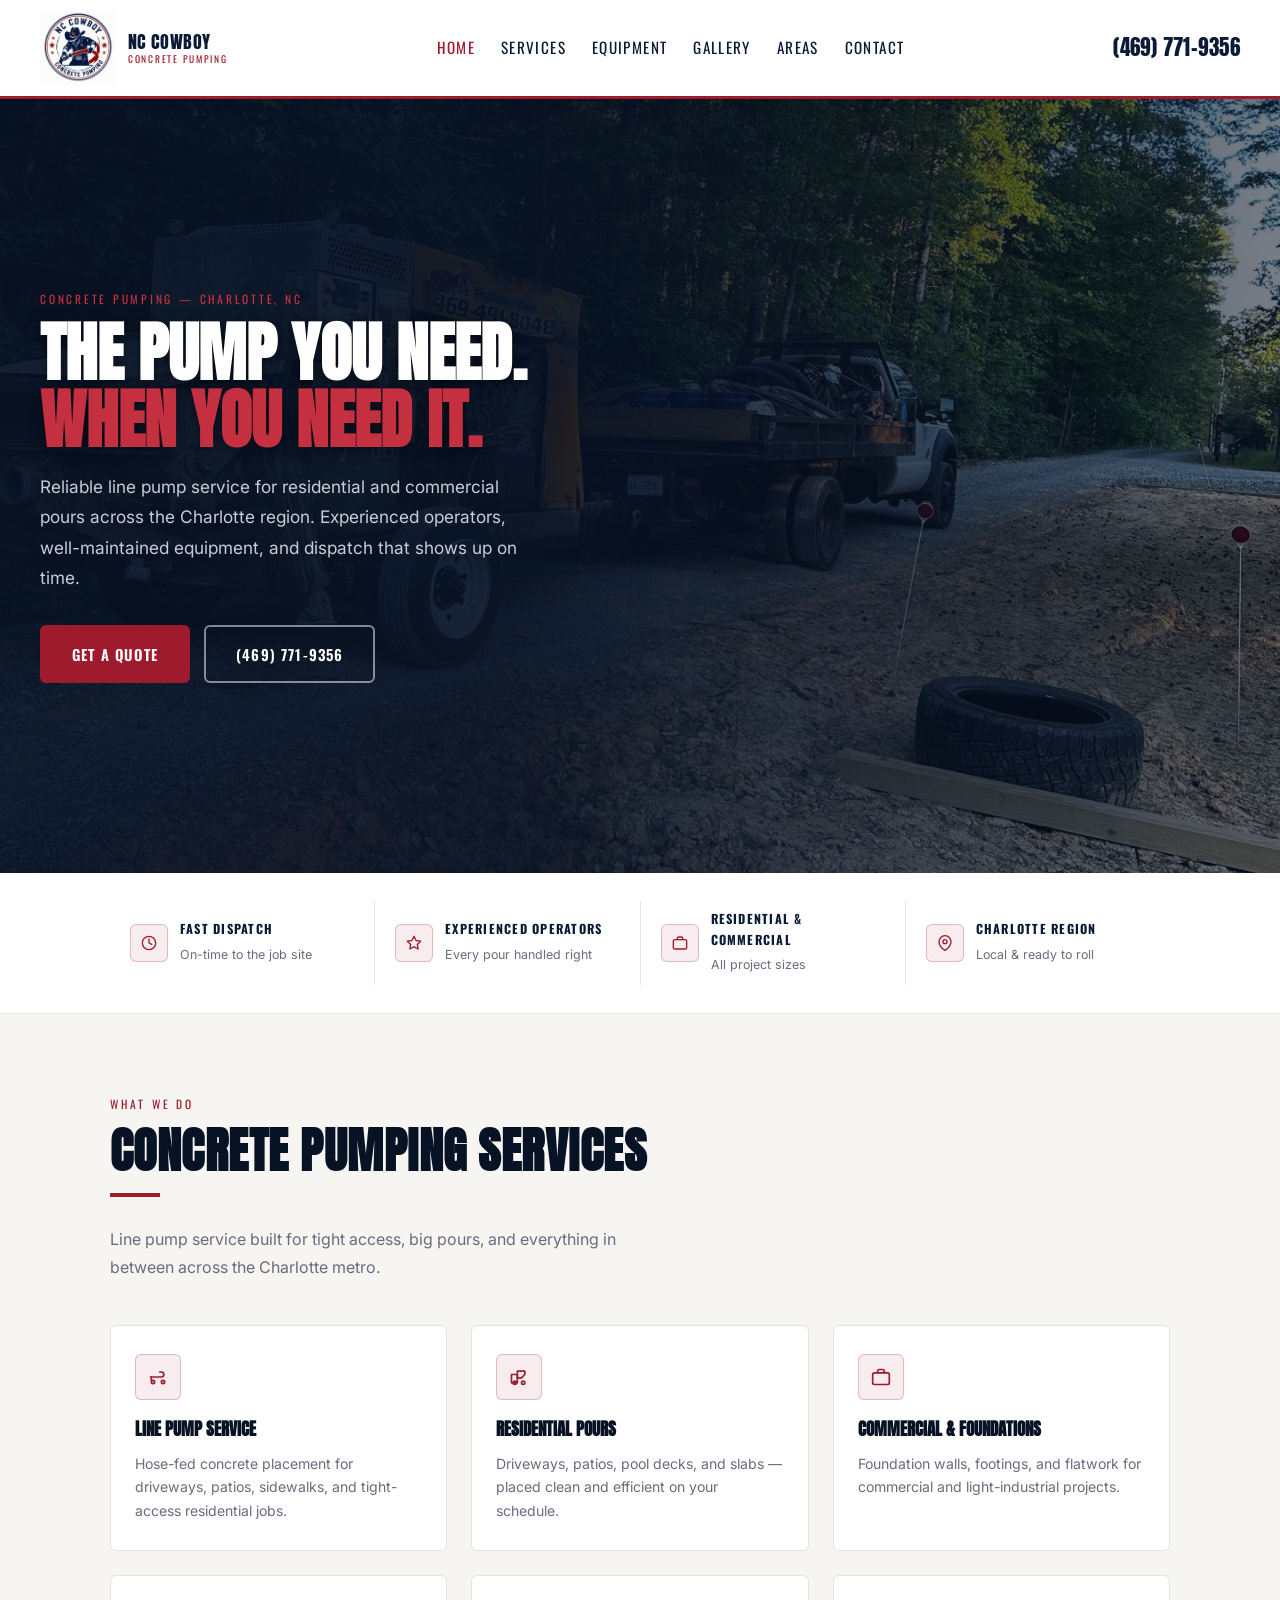
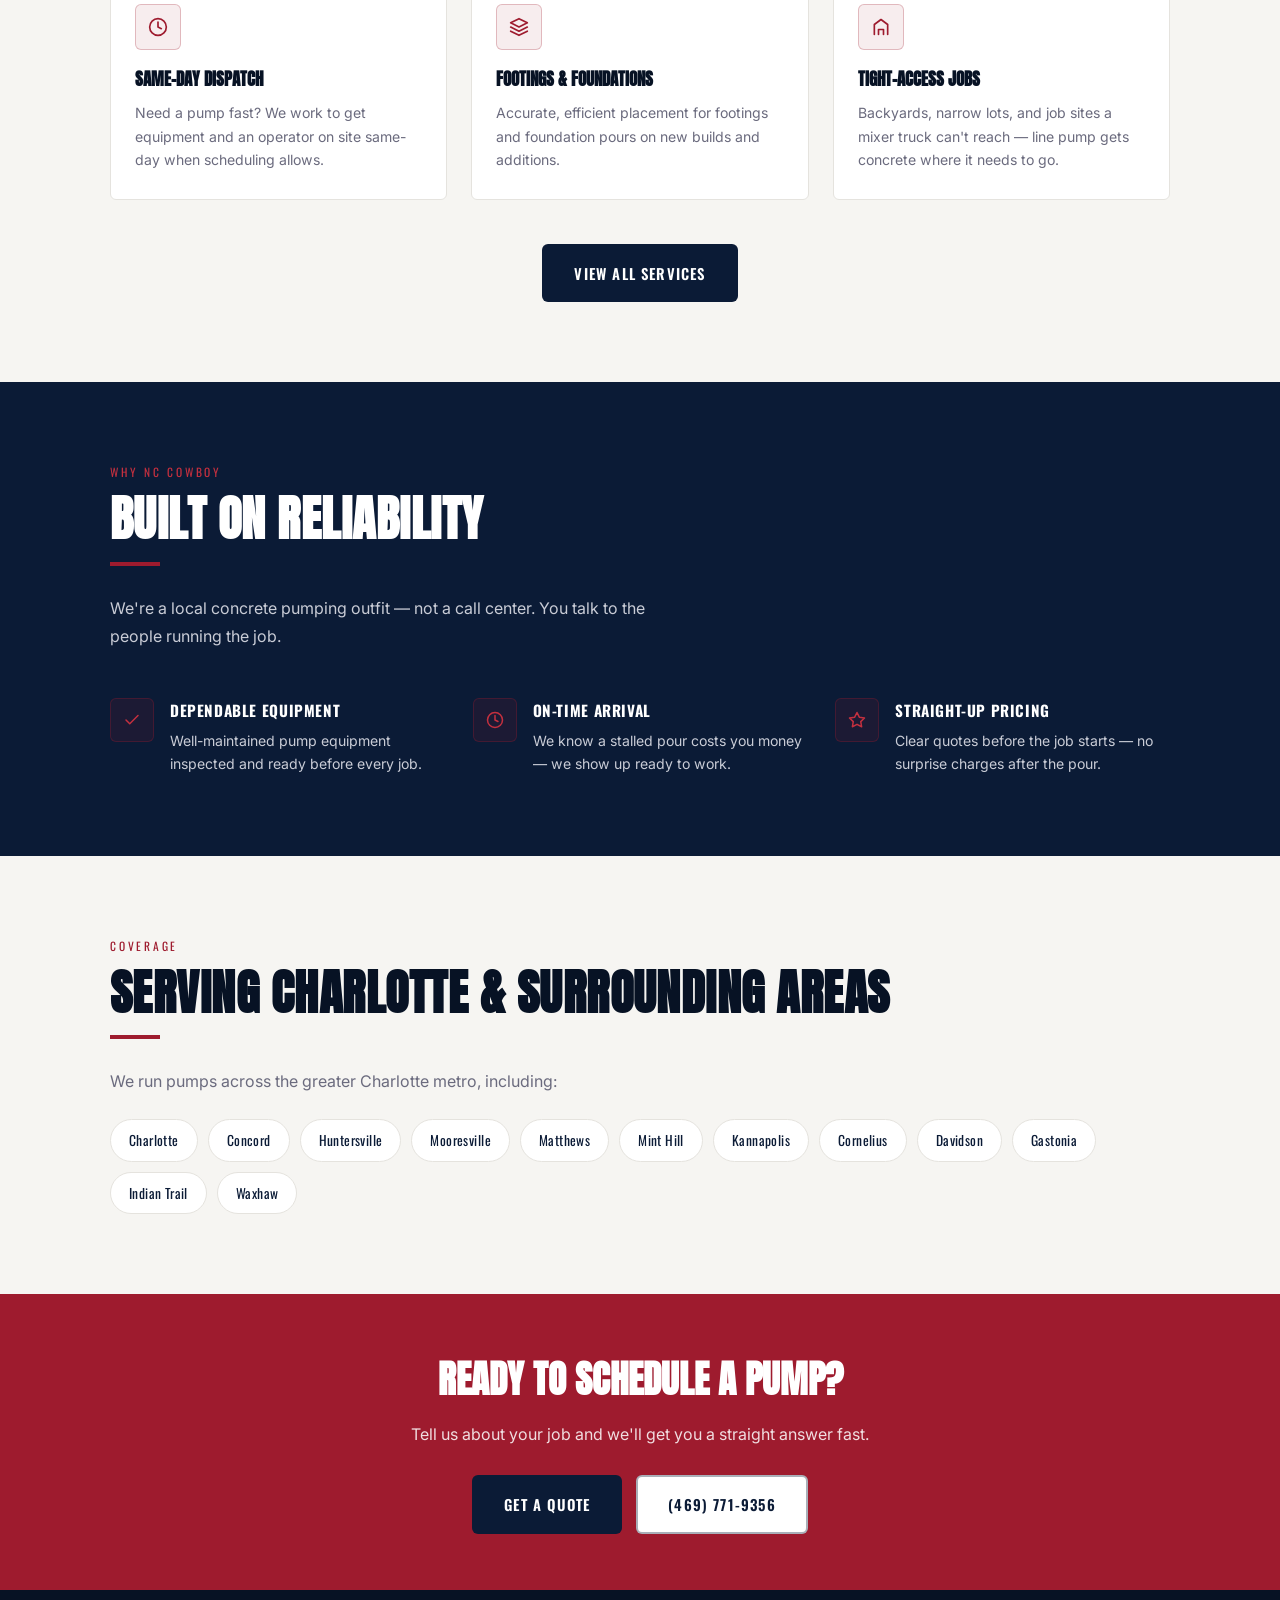
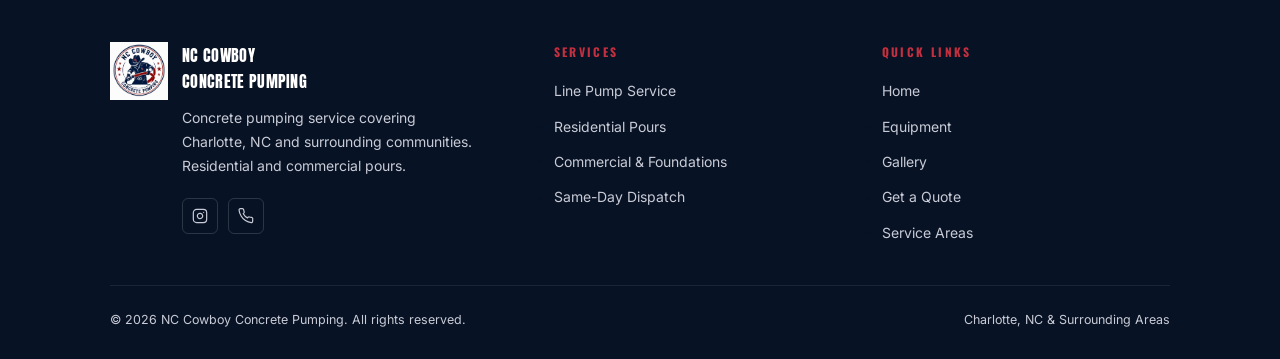
==== commit 524db730: "Move equipment viewer to its own Equipment page Pulls the drag-to-tilt pump viewer off the homepage " ====
--- a/index.html
+++ b/index.html
@@ -97,38 +97,6 @@
       .services-grid { grid-template-columns: 1fr; }
       .hero-content { max-width: 100%; }
     }
-
-    /* ── 360 spin viewer ── */
-    .spin-viewer {
-      position: relative;
-      max-width: 760px;
-      margin: 44px auto 0;
-      background: var(--navy-dk);
-      border-radius: var(--radius);
-      overflow: hidden;
-      border: 1px solid rgba(158,27,46,.25);
-      aspect-ratio: 4/3;
-      cursor: grab;
-      user-select: none;
-      touch-action: pan-y;
-      perspective: 1400px;
-    }
-    .spin-viewer:active { cursor: grabbing; }
-    .spin-img { width: 100%; height: 100%; object-fit: cover; display: block; pointer-events: none; transform-origin: center; will-change: transform; }
-    .spin-badge {
-      position: absolute; top: 12px; right: 12px; z-index: 3;
-      background: rgba(0,0,0,.6); color: var(--red-lt);
-      font-family: var(--f-label); font-size: .62rem; letter-spacing: .12em; text-transform: uppercase;
-      padding: 5px 11px; border-radius: 4px; border: 1px solid rgba(158,27,46,.4);
-    }
-    .spin-hint {
-      position: absolute; inset: 0; z-index: 2;
-      display: flex; flex-direction: column; align-items: center; justify-content: center; gap: 10px;
-      color: #fff; font-family: var(--f-label); letter-spacing: .14em; text-transform: uppercase; font-size: .82rem;
-      background: rgba(7,18,36,.3); transition: opacity .35s ease; pointer-events: none;
-    }
-    .spin-viewer.spun .spin-hint { opacity: 0; }
-    .spin-note { font-size: .8rem; color: var(--gray); margin-top: 14px; text-align: center; }
   </style>
 </head>
 <body>
@@ -142,6 +110,7 @@
     <nav class="header-nav">
       <a href="index.html" class="active">Home</a>
       <a href="services.html">Services</a>
+      <a href="equipment.html">Equipment</a>
       <a href="gallery.html">Gallery</a>
       <a href="index.html#areas">Areas</a>
       <a href="contact.html">Contact</a>
@@ -279,26 +248,6 @@
     <div style="text-align:center;margin-top:44px;">
       <a href="services.html" class="btn btn-navy">View All Services</a>
     </div>
-  </div>
-</section>
-
-
-<section class="sec" id="equipment">
-  <div class="wrap">
-    <span class="eyebrow eyebrow--dark">Our Equipment</span>
-    <h2 class="sec-title">2016 Putzmeister TK 60 Line Pump</h2>
-    <div class="rule"></div>
-    <p class="sec-sub">Drag to spin and take a full look at the rig we run.</p>
-
-    <div class="spin-viewer" id="pumpSpin" data-mode="tilt">
-      <span class="spin-badge">Example</span>
-      <div class="spin-hint">
-        <svg width="30" height="30" viewBox="0 0 24 24" fill="none" stroke="#fff" stroke-width="1.6" stroke-linecap="round" stroke-linejoin="round"><path d="M3 12a9 9 0 0 1 9-9 9 9 0 0 1 9 9"/><polyline points="21 3 21 9 15 9"/><path d="M21 12a9 9 0 0 1-9 9 9 9 0 0 1-9-9"/><polyline points="3 21 3 15 9 15"/></svg>
-        Click &amp; Drag
-      </div>
-      <img class="spin-img" src="pump-truck.jpg" alt="2016 Putzmeister TK 60 line pump" draggable="false" style="object-position:center 45%;" />
-    </div>
-    <p class="spin-note">Interactive preview — a full drag-to-spin 360&deg; of our own unit is coming soon.</p>
   </div>
 </section>
 
@@ -410,6 +359,7 @@
         <h4>Quick Links</h4>
         <ul>
           <li><a href="index.html">Home</a></li>
+          <li><a href="equipment.html">Equipment</a></li>
           <li><a href="gallery.html">Gallery</a></li>
           <li><a href="contact.html">Get a Quote</a></li>
           <li><a href="index.html#areas">Service Areas</a></li>
@@ -426,6 +376,5 @@
 <a href="tel:4697719356" class="btn btn-red float-call">Call for a Quote</a>
 
 <script src="script.js"></script>
-<script src="spin.js"></script>
 </body>
 </html>
--- a/style.css
+++ b/style.css
@@ -368,3 +368,40 @@
   .float-call { display: inline-flex; align-items: center; gap: 8px; }
   .brand-text { display: none; }
 }
+
+/* ── 360 / interactive equipment viewer ── */
+.spin-viewer {
+  position: relative;
+  max-width: 760px;
+  margin: 44px auto 0;
+  background: var(--navy-dk);
+  border-radius: var(--radius);
+  overflow: hidden;
+  border: 1px solid rgba(158,27,46,.25);
+  aspect-ratio: 4/3;
+  cursor: grab;
+  user-select: none;
+  touch-action: pan-y;
+  perspective: 1400px;
+}
+.spin-viewer:active { cursor: grabbing; }
+.spin-img { width: 100%; height: 100%; object-fit: cover; display: block; pointer-events: none; transform-origin: center; will-change: transform; }
+.spin-badge {
+  position: absolute; top: 12px; right: 12px; z-index: 3;
+  background: rgba(0,0,0,.6); color: var(--red-lt);
+  font-family: var(--f-label); font-size: .62rem; letter-spacing: .12em; text-transform: uppercase;
+  padding: 5px 11px; border-radius: 4px; border: 1px solid rgba(158,27,46,.4);
+}
+.spin-hint {
+  position: absolute; inset: 0; z-index: 2;
+  display: flex; flex-direction: column; align-items: center; justify-content: center; gap: 10px;
+  color: #fff; font-family: var(--f-label); letter-spacing: .14em; text-transform: uppercase; font-size: .82rem;
+  background: rgba(7,18,36,.3); transition: opacity .35s ease; pointer-events: none;
+}
+.spin-viewer.spun .spin-hint { opacity: 0; }
+.spin-note { font-size: .8rem; color: var(--gray); margin-top: 14px; text-align: center; }
+.equipment-specs { display: grid; grid-template-columns: repeat(3, 1fr); gap: 20px; margin-top: 40px; max-width: 760px; margin-left: auto; margin-right: auto; }
+.spec-item { text-align: center; padding: 18px; border: 1px solid #e5e3de; border-radius: var(--radius); background: var(--white); }
+.spec-item strong { display: block; font-family: var(--f-label); font-size: .68rem; letter-spacing: .12em; text-transform: uppercase; color: var(--red); margin-bottom: 6px; }
+.spec-item span { font-size: .95rem; color: var(--navy); }
+@media (max-width: 640px) { .equipment-specs { grid-template-columns: 1fr; } }
